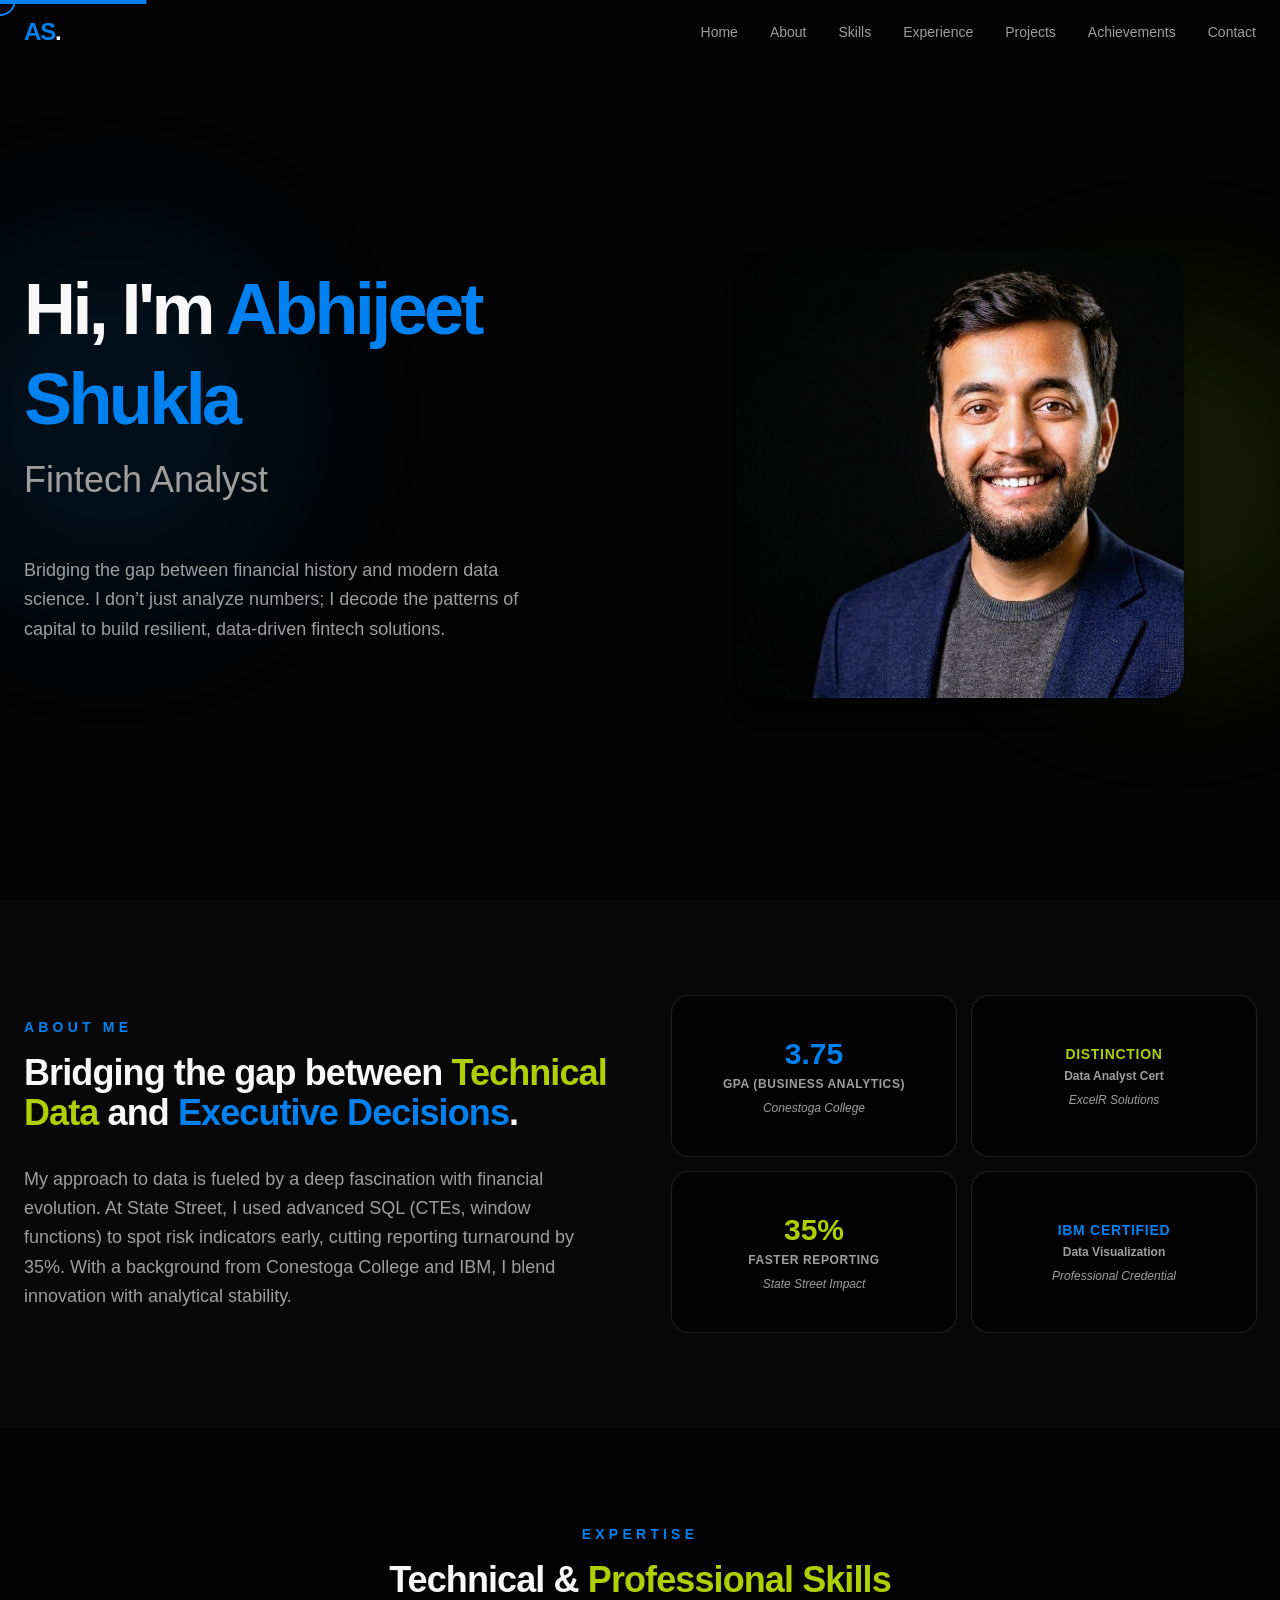
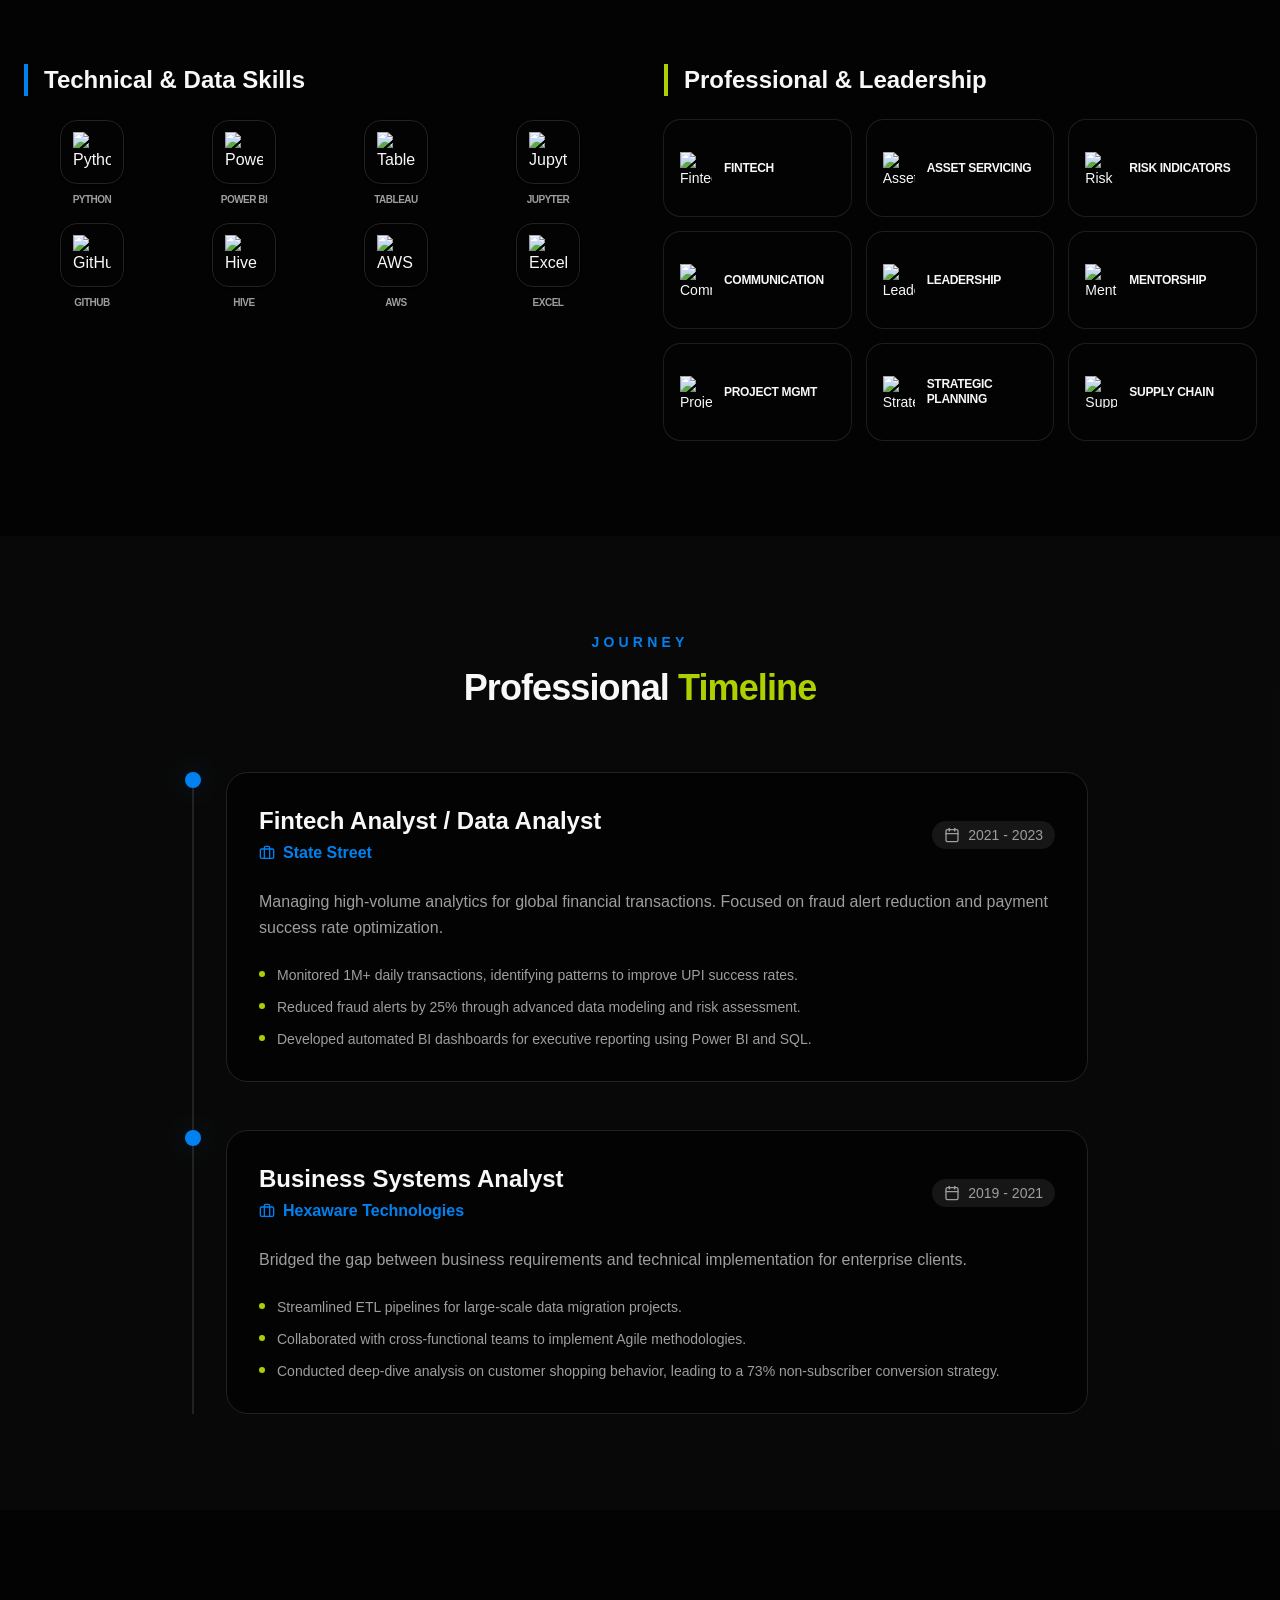
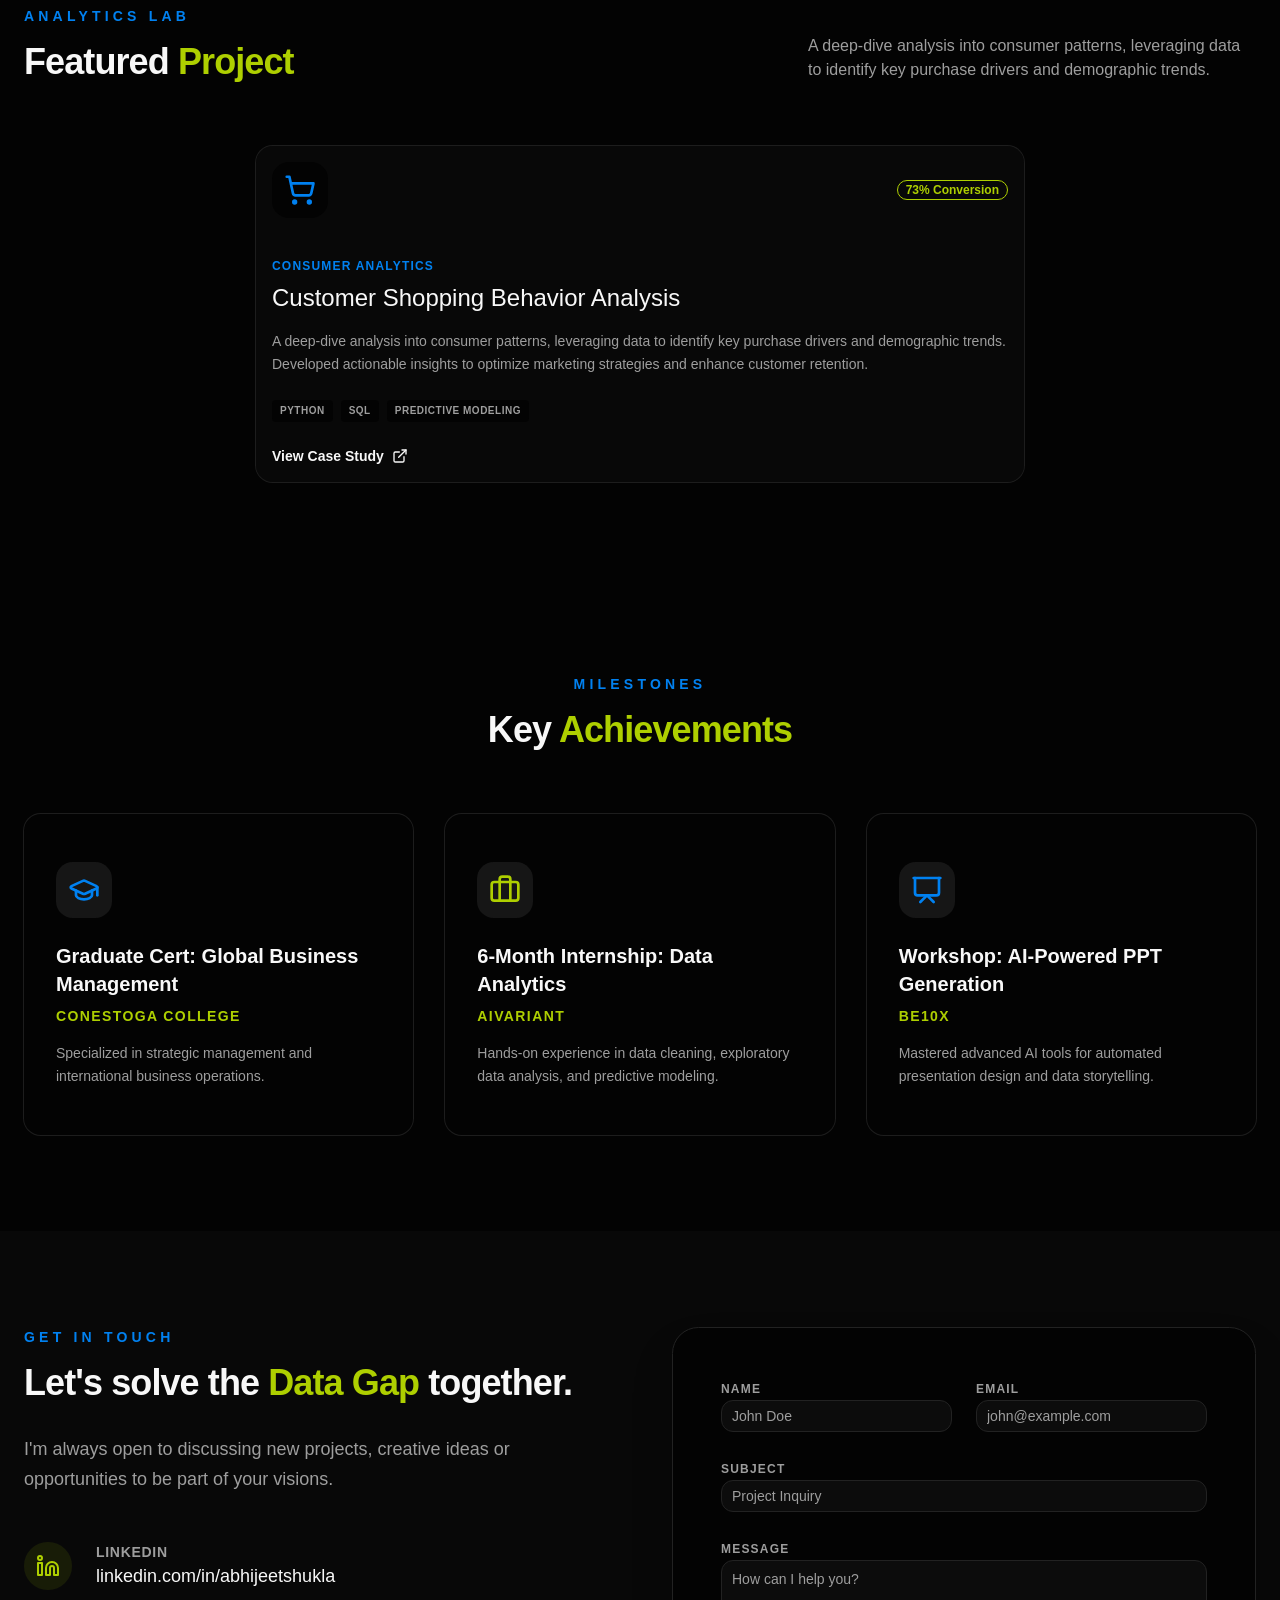
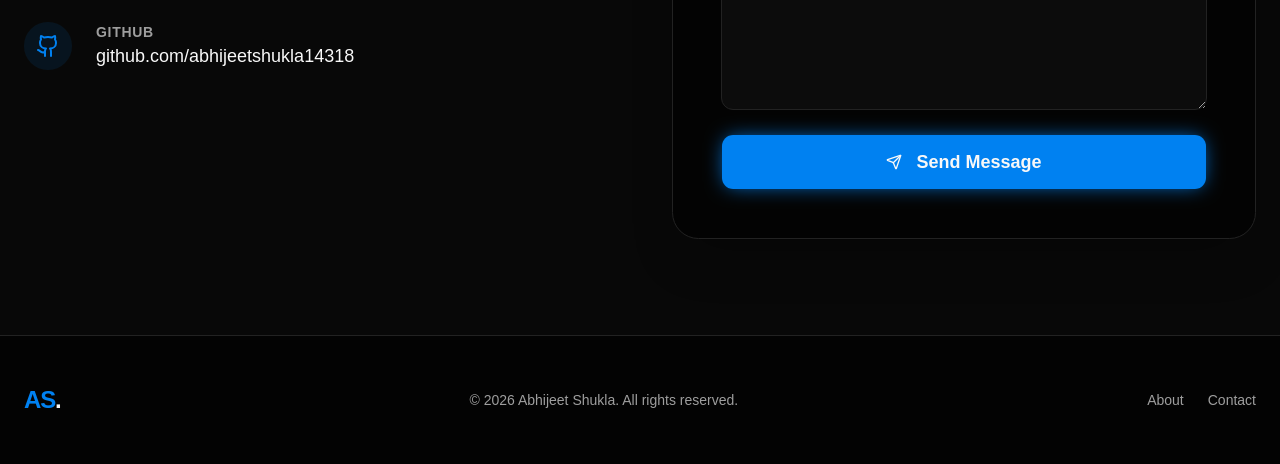
==== index.html @ c4ed3352 "Add files via upload" ====
<!doctype html>
<html lang="en">
  <head>
    <meta charset="UTF-8" />
    <meta name="viewport" content="width=device-width, initial-scale=1.0" />
    <title>My Google AI Studio App</title>
    <script type="module" crossorigin src="/assets/index-c7YIggZi.js"></script>
    <link rel="stylesheet" crossorigin href="/assets/index-apnmDmG3.css">
  </head>
  <body>
    <div id="root"></div>
  </body>
</html>
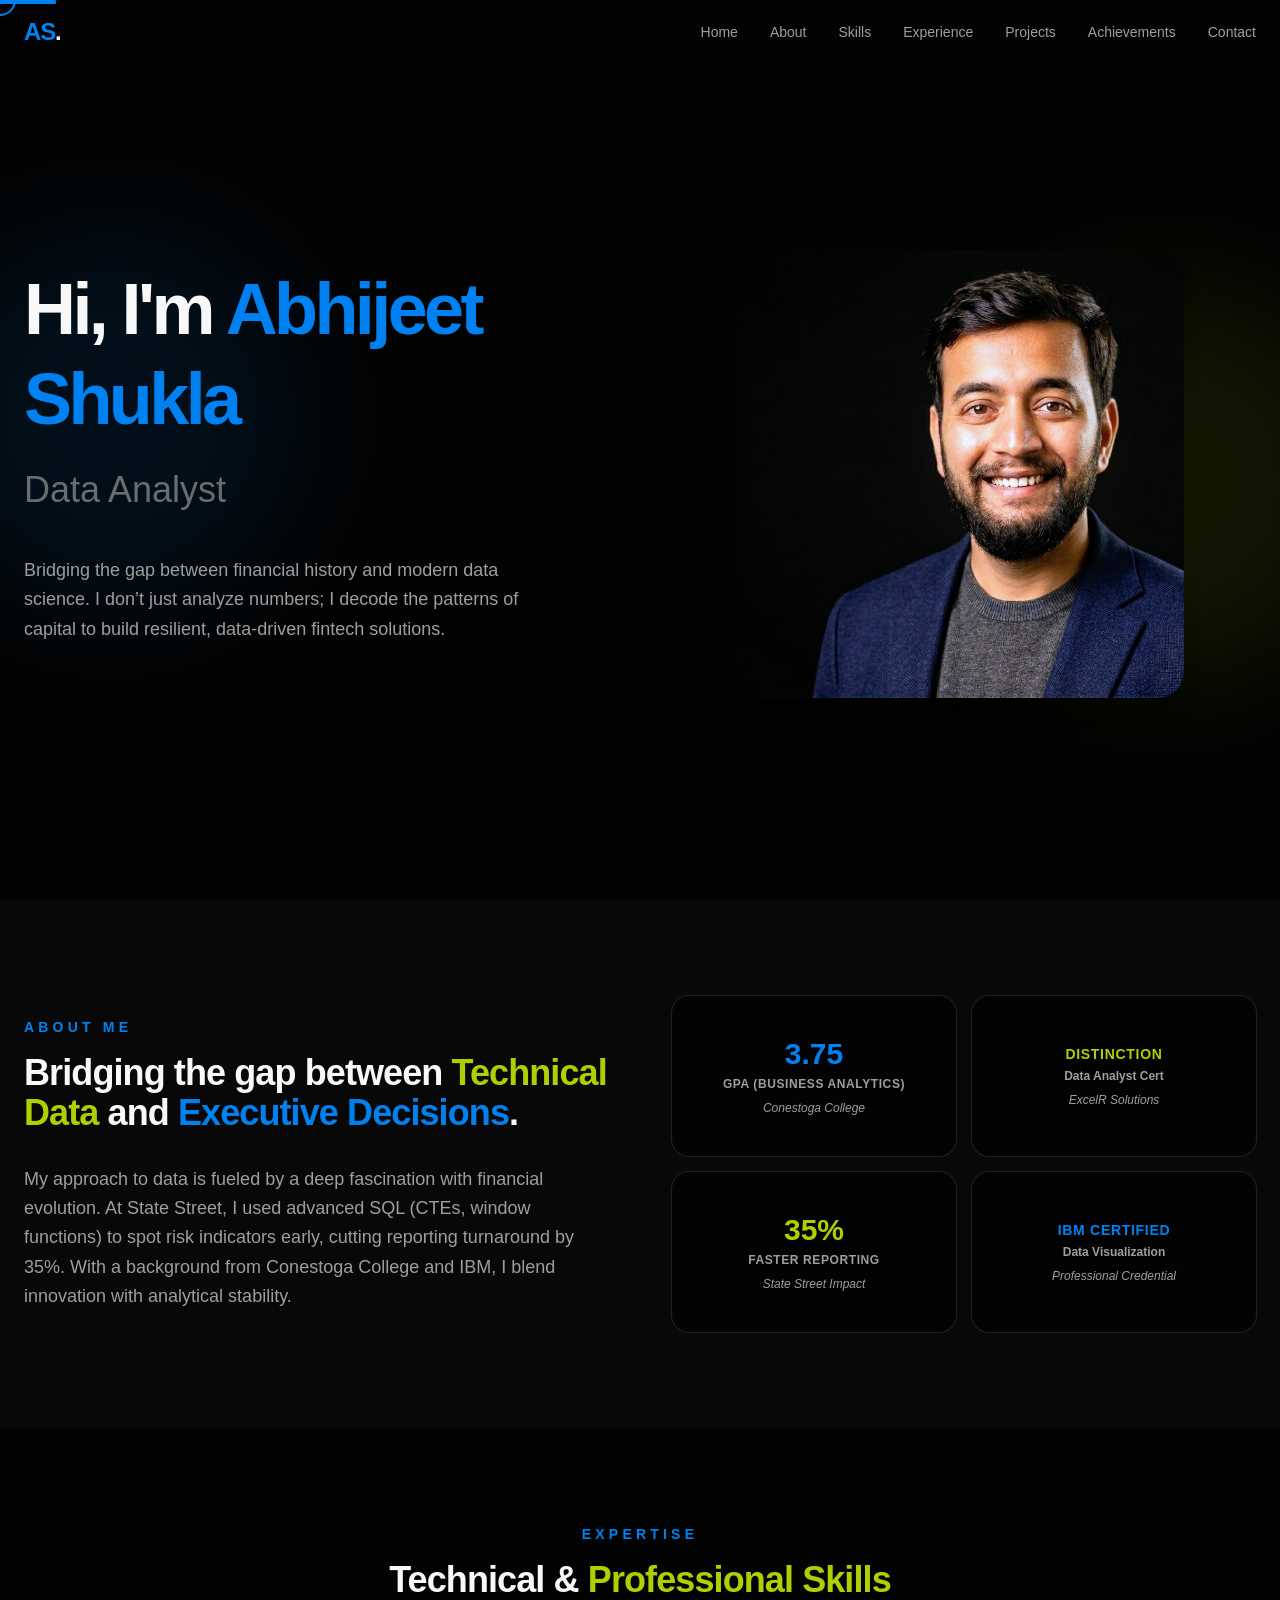
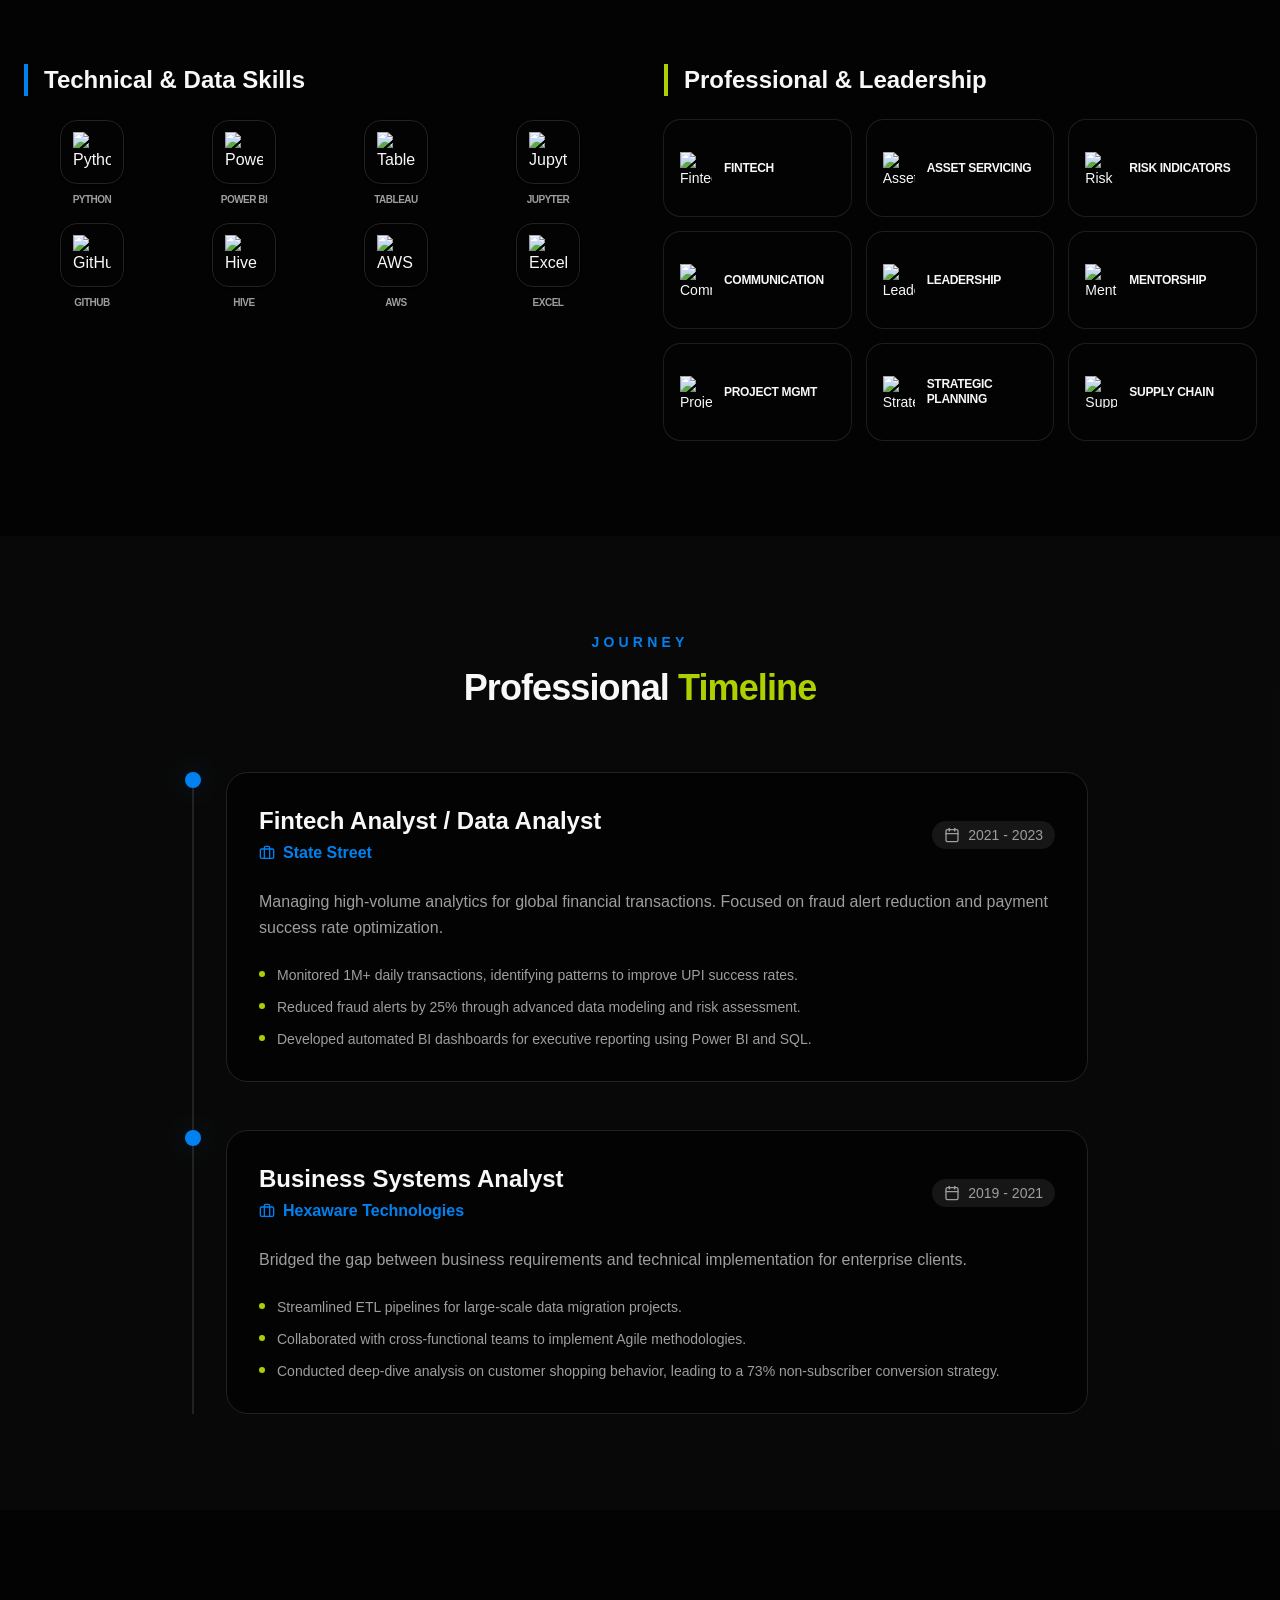
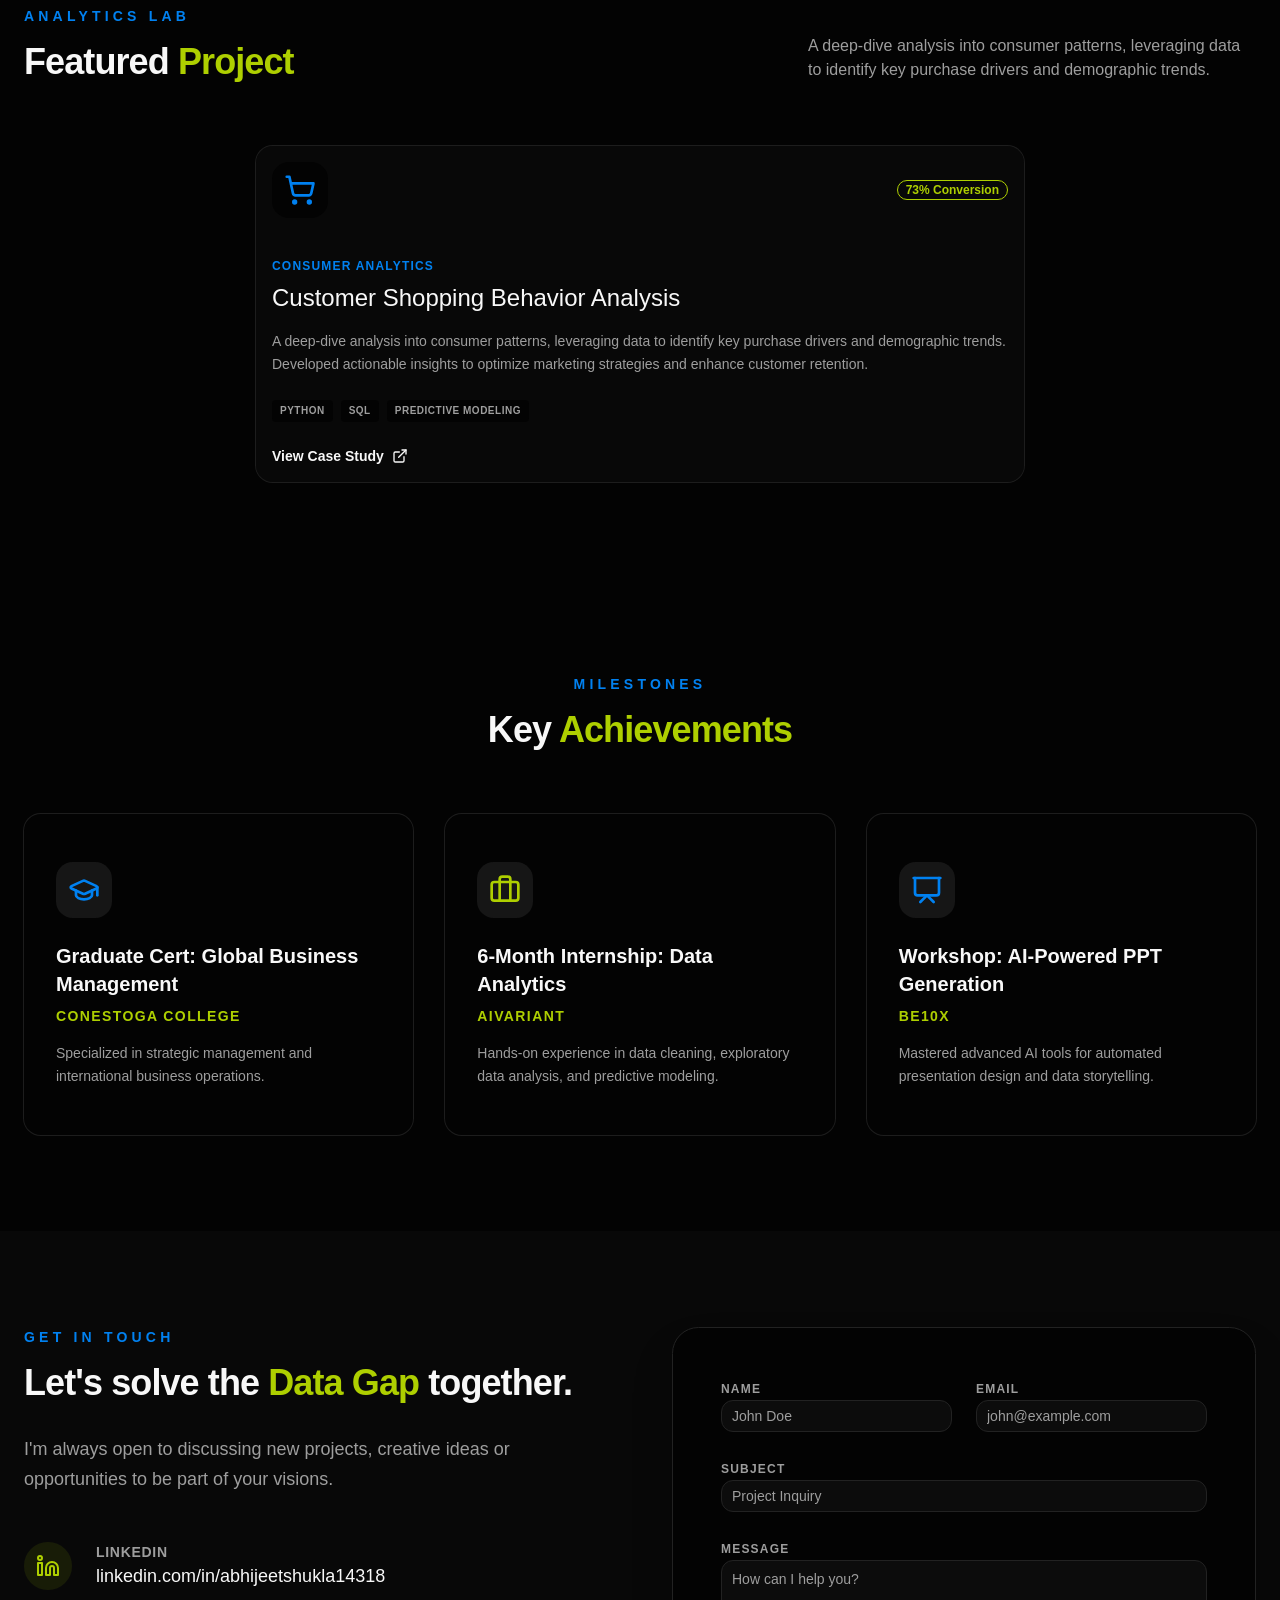
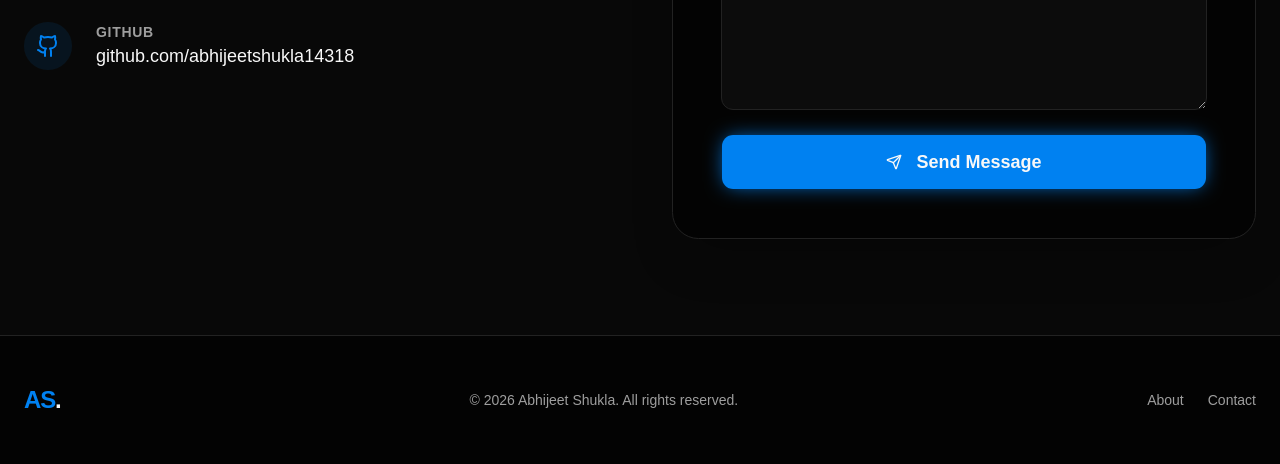
==== commit acea0e32: "Add files via upload" ====
--- a/index.html
+++ b/index.html
@@ -4,7 +4,7 @@
     <meta charset="UTF-8" />
     <meta name="viewport" content="width=device-width, initial-scale=1.0" />
     <title>My Google AI Studio App</title>
-    <script type="module" crossorigin src="/assets/index-c7YIggZi.js"></script>
+    <script type="module" crossorigin src="/assets/index-DUL3mwSg.js"></script>
     <link rel="stylesheet" crossorigin href="/assets/index-apnmDmG3.css">
   </head>
   <body>
